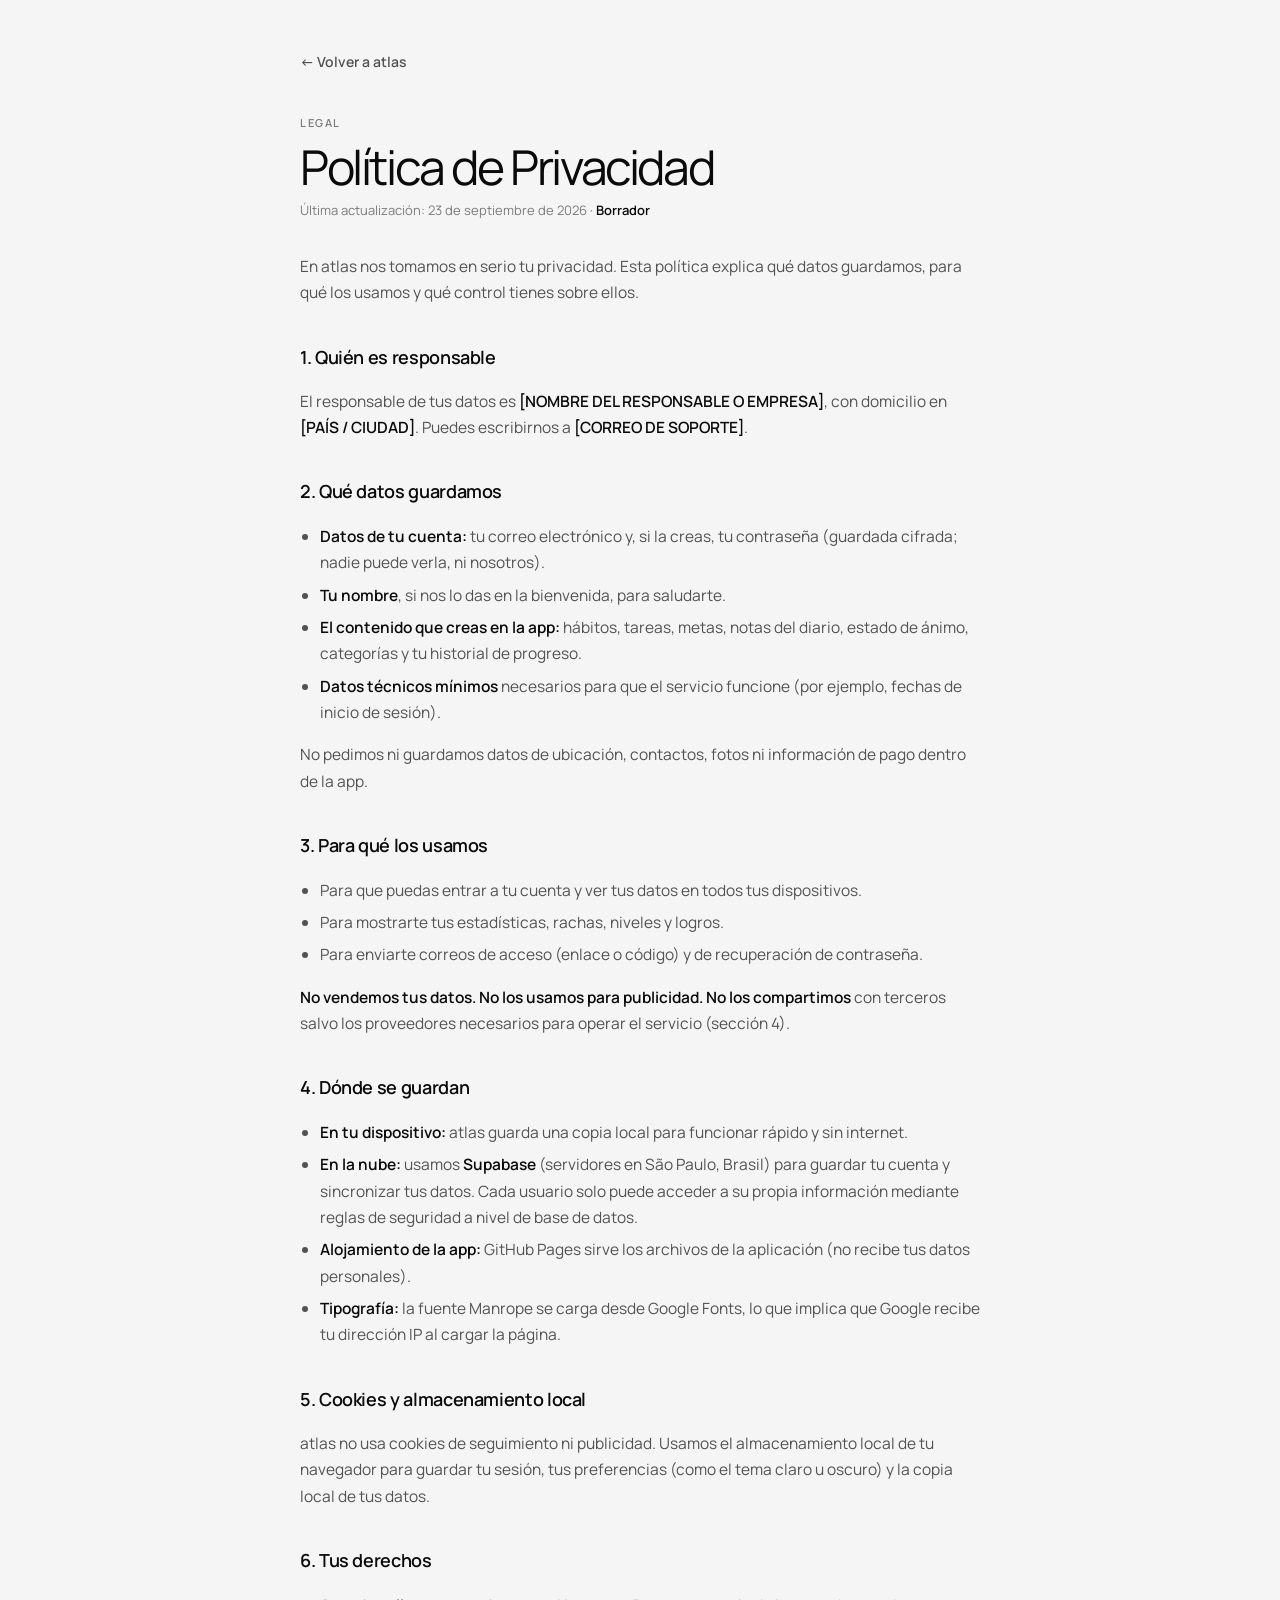
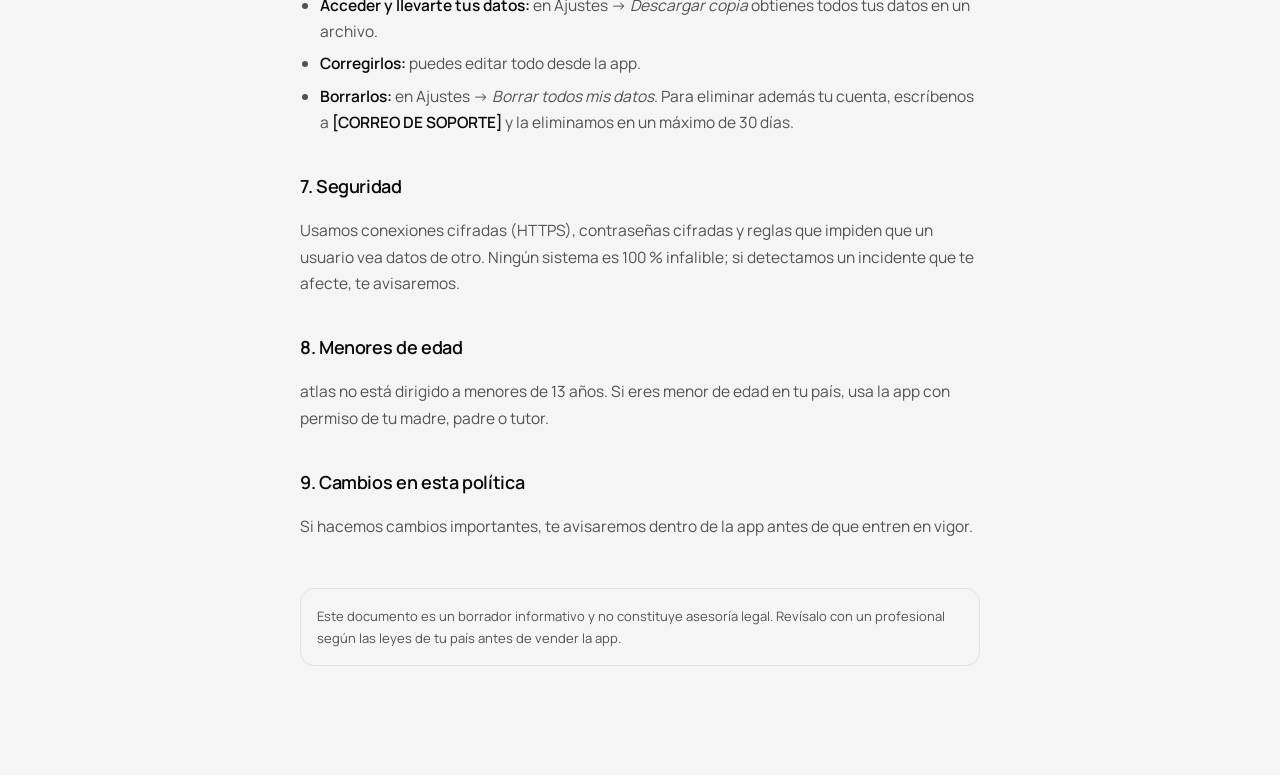
==== privacidad.html @ 6f097a2f "Bienvenida con nombre y hábitos, 'Continuar como', aviso de mayúsculas, Términos y Privacidad - Onbo" ====
<!doctype html>
<html lang="es">
<head>
  <meta charset="utf-8">
  <meta name="viewport" content="width=device-width, initial-scale=1">
  <title>Política de Privacidad · atlas</title>
  <link rel="icon" href="icons/icon.svg" type="image/svg+xml">
  <link href="https://fonts.googleapis.com/css2?family=Manrope:wght@300;400;600;700&display=swap" rel="stylesheet">
  <link rel="stylesheet" href="css/legal.css">
</head>
<body>
  <main class="legal">
    <a class="back" href="./">← Volver a atlas</a>
    <p class="eyebrow">Legal</p>
    <h1>Política de Privacidad</h1>
    <p class="updated">Última actualización: 23 de septiembre de 2026 · <b>Borrador</b></p>

    <p>En atlas nos tomamos en serio tu privacidad. Esta política explica qué datos guardamos, para qué los usamos y qué control tienes sobre ellos.</p>

    <h2>1. Quién es responsable</h2>
    <p>El responsable de tus datos es <b>[NOMBRE DEL RESPONSABLE O EMPRESA]</b>, con domicilio en <b>[PAÍS / CIUDAD]</b>. Puedes escribirnos a <b>[CORREO DE SOPORTE]</b>.</p>

    <h2>2. Qué datos guardamos</h2>
    <ul>
      <li><b>Datos de tu cuenta:</b> tu correo electrónico y, si la creas, tu contraseña (guardada cifrada; nadie puede verla, ni nosotros).</li>
      <li><b>Tu nombre</b>, si nos lo das en la bienvenida, para saludarte.</li>
      <li><b>El contenido que creas en la app:</b> hábitos, tareas, metas, notas del diario, estado de ánimo, categorías y tu historial de progreso.</li>
      <li><b>Datos técnicos mínimos</b> necesarios para que el servicio funcione (por ejemplo, fechas de inicio de sesión).</li>
    </ul>
    <p>No pedimos ni guardamos datos de ubicación, contactos, fotos ni información de pago dentro de la app.</p>

    <h2>3. Para qué los usamos</h2>
    <ul>
      <li>Para que puedas entrar a tu cuenta y ver tus datos en todos tus dispositivos.</li>
      <li>Para mostrarte tus estadísticas, rachas, niveles y logros.</li>
      <li>Para enviarte correos de acceso (enlace o código) y de recuperación de contraseña.</li>
    </ul>
    <p><b>No vendemos tus datos. No los usamos para publicidad. No los compartimos</b> con terceros salvo los proveedores necesarios para operar el servicio (sección 4).</p>

    <h2>4. Dónde se guardan</h2>
    <ul>
      <li><b>En tu dispositivo:</b> atlas guarda una copia local para funcionar rápido y sin internet.</li>
      <li><b>En la nube:</b> usamos <b>Supabase</b> (servidores en São Paulo, Brasil) para guardar tu cuenta y sincronizar tus datos. Cada usuario solo puede acceder a su propia información mediante reglas de seguridad a nivel de base de datos.</li>
      <li><b>Alojamiento de la app:</b> GitHub Pages sirve los archivos de la aplicación (no recibe tus datos personales).</li>
      <li><b>Tipografía:</b> la fuente Manrope se carga desde Google Fonts, lo que implica que Google recibe tu dirección IP al cargar la página.</li>
    </ul>

    <h2>5. Cookies y almacenamiento local</h2>
    <p>atlas no usa cookies de seguimiento ni publicidad. Usamos el almacenamiento local de tu navegador para guardar tu sesión, tus preferencias (como el tema claro u oscuro) y la copia local de tus datos.</p>

    <h2>6. Tus derechos</h2>
    <ul>
      <li><b>Acceder y llevarte tus datos:</b> en Ajustes → <i>Descargar copia</i> obtienes todos tus datos en un archivo.</li>
      <li><b>Corregirlos:</b> puedes editar todo desde la app.</li>
      <li><b>Borrarlos:</b> en Ajustes → <i>Borrar todos mis datos</i>. Para eliminar además tu cuenta, escríbenos a <b>[CORREO DE SOPORTE]</b> y la eliminamos en un máximo de 30 días.</li>
    </ul>

    <h2>7. Seguridad</h2>
    <p>Usamos conexiones cifradas (HTTPS), contraseñas cifradas y reglas que impiden que un usuario vea datos de otro. Ningún sistema es 100 % infalible; si detectamos un incidente que te afecte, te avisaremos.</p>

    <h2>8. Menores de edad</h2>
    <p>atlas no está dirigido a menores de 13 años. Si eres menor de edad en tu país, usa la app con permiso de tu madre, padre o tutor.</p>

    <h2>9. Cambios en esta política</h2>
    <p>Si hacemos cambios importantes, te avisaremos dentro de la app antes de que entren en vigor.</p>

    <p class="note">Este documento es un borrador informativo y no constituye asesoría legal. Revísalo con un profesional según las leyes de tu país antes de vender la app.</p>
  </main>
</body>
</html>
---- css/legal.css ----
/* Páginas legales de atlas (Términos y Privacidad) */
:root { --bg: #000; --text: #EFEFEF; --text-2: #A3A3A3; --text-3: #7A7A7A; --border: rgba(255, 255, 255, 0.1); color-scheme: dark; }
@media (prefers-color-scheme: light) {
  :root { --bg: #F5F5F5; --text: #0A0A0A; --text-2: #525252; --text-3: #7C7C7C; --border: #E2E2E2; color-scheme: light; }
}
* { box-sizing: border-box; }
body { margin: 0; font-family: "Manrope", system-ui, sans-serif; color: var(--text); background: var(--bg); -webkit-font-smoothing: antialiased; }
.legal { max-width: 720px; margin: 0 auto; padding: 48px 20px 96px; line-height: 1.7; }
.back { display: inline-block; margin-bottom: 40px; font-size: 14px; font-weight: 600; color: var(--text-2); text-decoration: none; }
.back:hover { color: var(--text); }
.eyebrow { margin: 0; font-size: 11px; font-weight: 600; letter-spacing: 0.14em; text-transform: uppercase; color: var(--text-3); }
h1 { margin: 10px 0 6px; font-size: clamp(34px, 7vw, 48px); font-weight: 400; line-height: 1.05; letter-spacing: -0.05em; }
.updated { margin: 0 0 32px; font-size: 13px; color: var(--text-3); }
h2 { margin: 36px 0 8px; font-size: 18px; font-weight: 600; letter-spacing: -0.02em; }
p, li { font-size: 15.5px; color: var(--text-2); }
b { color: var(--text); font-weight: 600; }
ul { padding-left: 20px; }
li { margin-bottom: 6px; }
a { color: var(--text); }
.note { margin-top: 48px; padding: 16px; font-size: 13px; border: 1px solid var(--border); border-radius: 14px; }
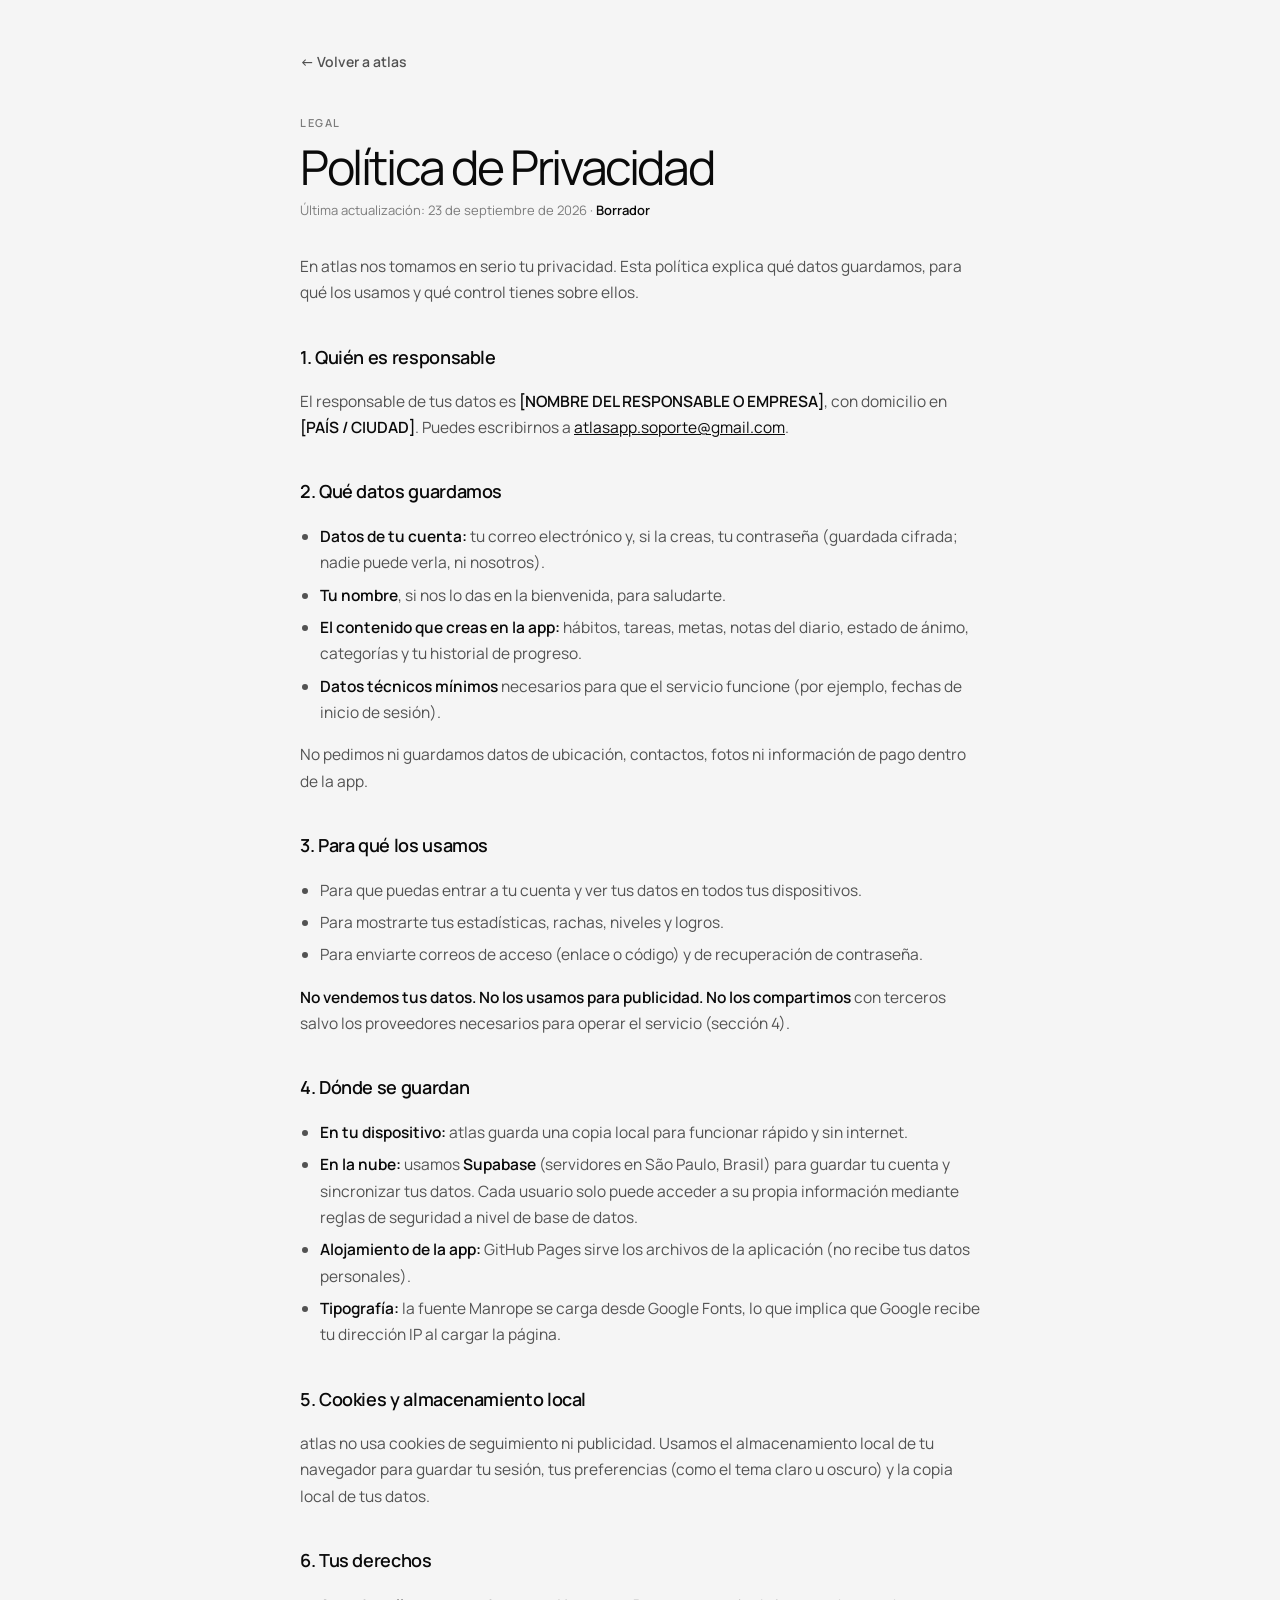
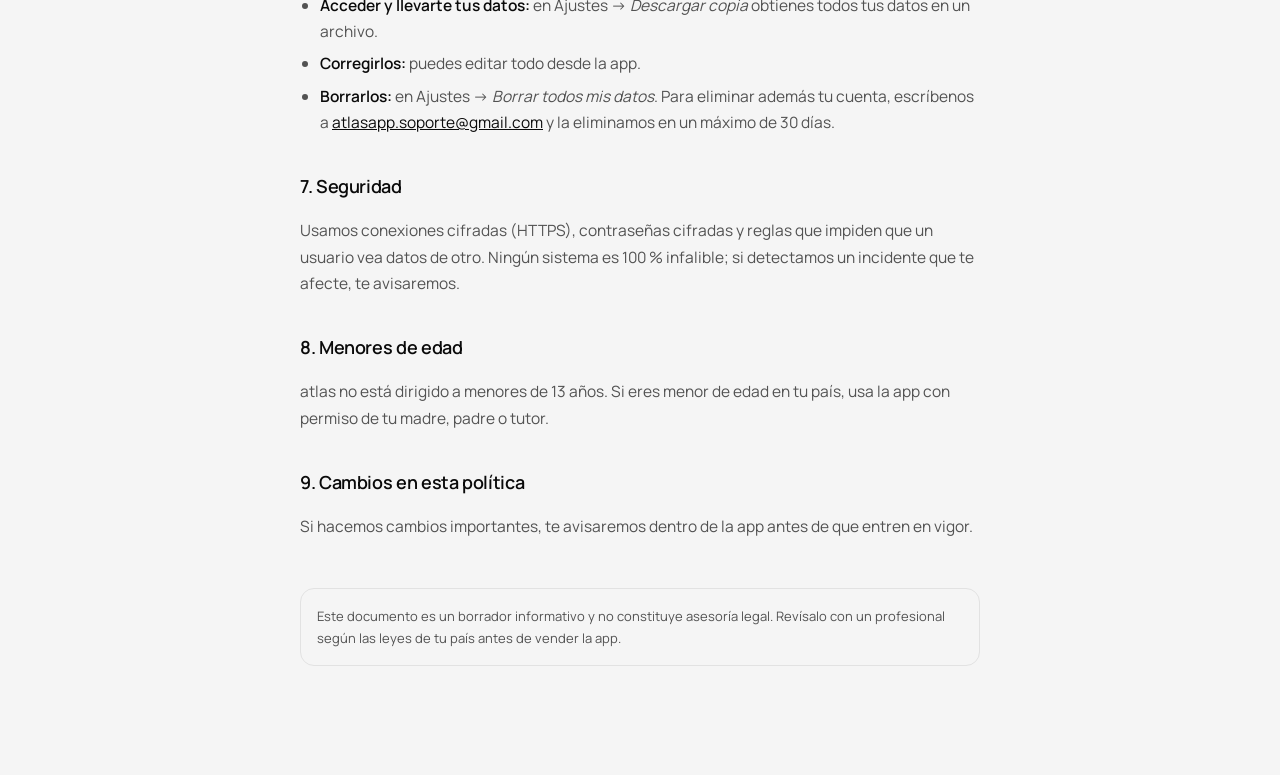
==== commit 78bf4845: "Correo de soporte: atlasapp.soporte@gmail.com en la app y en Términos/Privacidad Co-Authored-By: Cla" ====
--- a/privacidad.html
+++ b/privacidad.html
@@ -18,7 +18,7 @@
     <p>En atlas nos tomamos en serio tu privacidad. Esta política explica qué datos guardamos, para qué los usamos y qué control tienes sobre ellos.</p>
 
     <h2>1. Quién es responsable</h2>
-    <p>El responsable de tus datos es <b>[NOMBRE DEL RESPONSABLE O EMPRESA]</b>, con domicilio en <b>[PAÍS / CIUDAD]</b>. Puedes escribirnos a <b>[CORREO DE SOPORTE]</b>.</p>
+    <p>El responsable de tus datos es <b>[NOMBRE DEL RESPONSABLE O EMPRESA]</b>, con domicilio en <b>[PAÍS / CIUDAD]</b>. Puedes escribirnos a <a href="mailto:atlasapp.soporte@gmail.com">atlasapp.soporte@gmail.com</a>.</p>
 
     <h2>2. Qué datos guardamos</h2>
     <ul>
@@ -52,7 +52,7 @@
     <ul>
       <li><b>Acceder y llevarte tus datos:</b> en Ajustes → <i>Descargar copia</i> obtienes todos tus datos en un archivo.</li>
       <li><b>Corregirlos:</b> puedes editar todo desde la app.</li>
-      <li><b>Borrarlos:</b> en Ajustes → <i>Borrar todos mis datos</i>. Para eliminar además tu cuenta, escríbenos a <b>[CORREO DE SOPORTE]</b> y la eliminamos en un máximo de 30 días.</li>
+      <li><b>Borrarlos:</b> en Ajustes → <i>Borrar todos mis datos</i>. Para eliminar además tu cuenta, escríbenos a <a href="mailto:atlasapp.soporte@gmail.com">atlasapp.soporte@gmail.com</a> y la eliminamos en un máximo de 30 días.</li>
     </ul>
 
     <h2>7. Seguridad</h2>
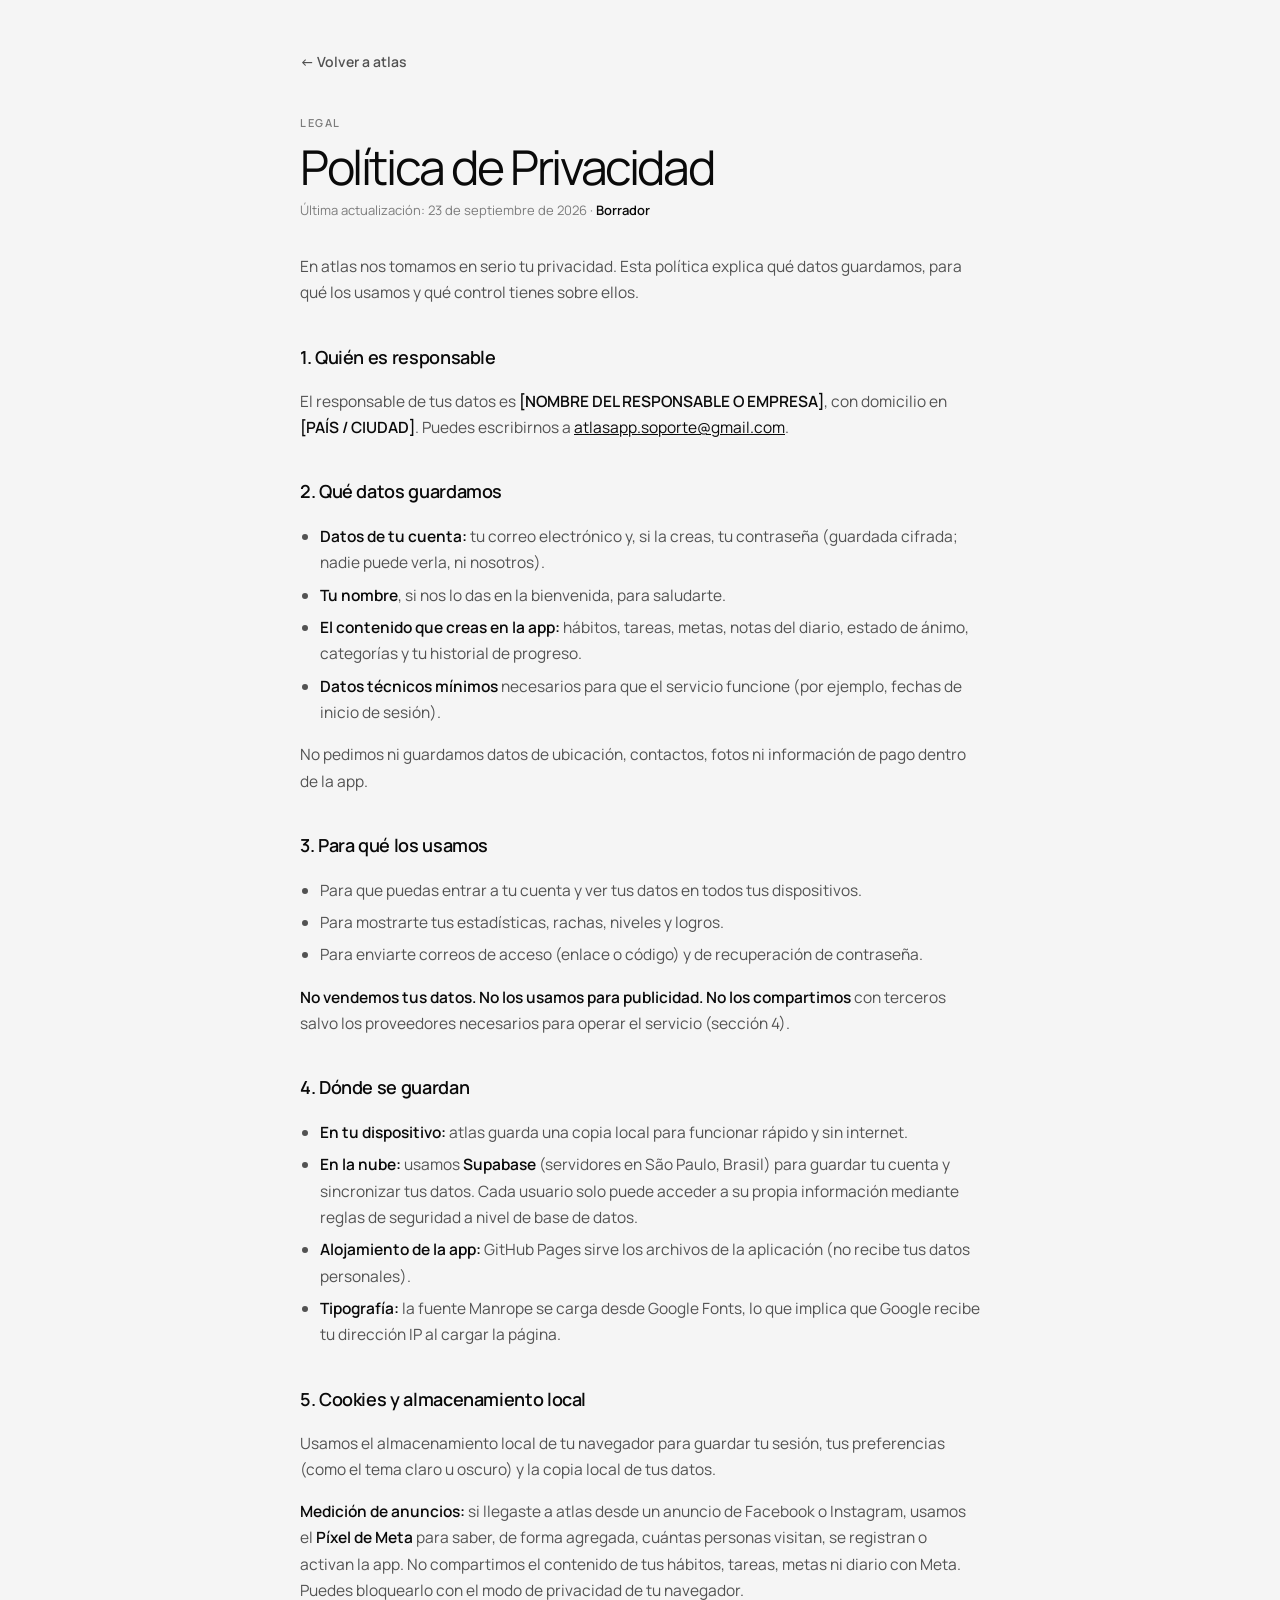
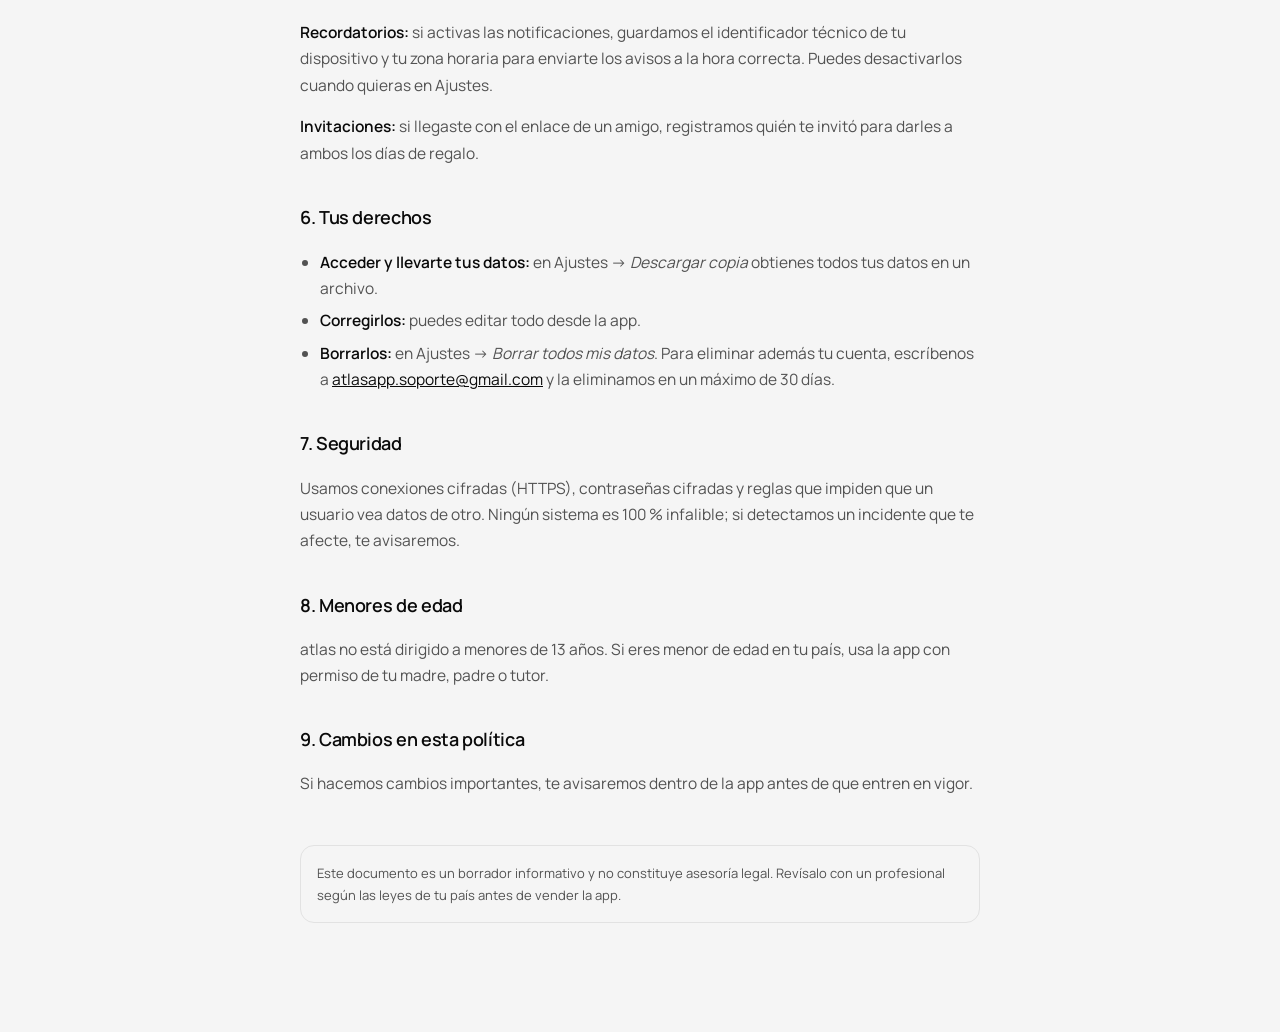
==== commit bb2f4abf: "Recordatorios push, contador y X veces por semana, compartir racha, invita y gana + Pixel Co-Authore" ====
--- a/privacidad.html
+++ b/privacidad.html
@@ -46,7 +46,10 @@
     </ul>
 
     <h2>5. Cookies y almacenamiento local</h2>
-    <p>atlas no usa cookies de seguimiento ni publicidad. Usamos el almacenamiento local de tu navegador para guardar tu sesión, tus preferencias (como el tema claro u oscuro) y la copia local de tus datos.</p>
+    <p>Usamos el almacenamiento local de tu navegador para guardar tu sesión, tus preferencias (como el tema claro u oscuro) y la copia local de tus datos.</p>
+    <p><b>Medición de anuncios:</b> si llegaste a atlas desde un anuncio de Facebook o Instagram, usamos el <b>Píxel de Meta</b> para saber, de forma agregada, cuántas personas visitan, se registran o activan la app. No compartimos el contenido de tus hábitos, tareas, metas ni diario con Meta. Puedes bloquearlo con el modo de privacidad de tu navegador.</p>
+    <p><b>Recordatorios:</b> si activas las notificaciones, guardamos el identificador técnico de tu dispositivo y tu zona horaria para enviarte los avisos a la hora correcta. Puedes desactivarlos cuando quieras en Ajustes.</p>
+    <p><b>Invitaciones:</b> si llegaste con el enlace de un amigo, registramos quién te invitó para darles a ambos los días de regalo.</p>
 
     <h2>6. Tus derechos</h2>
     <ul>
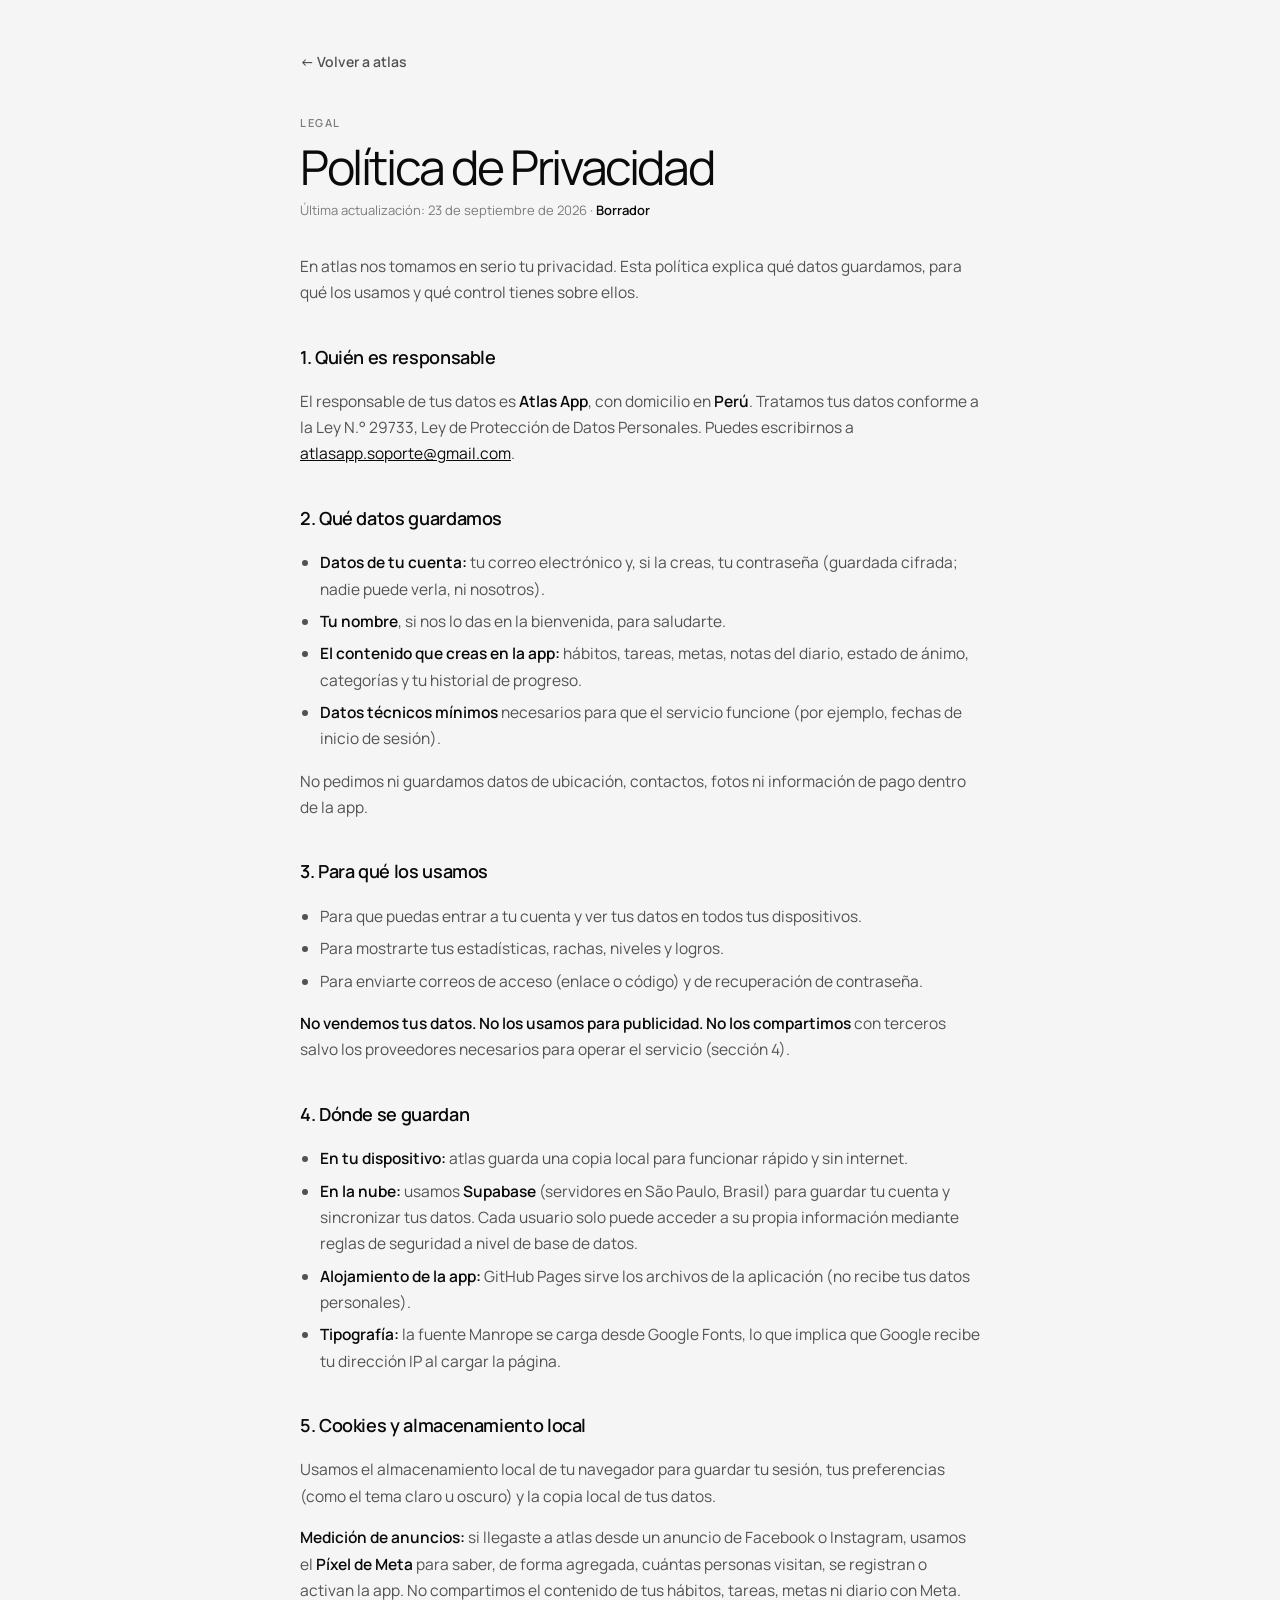
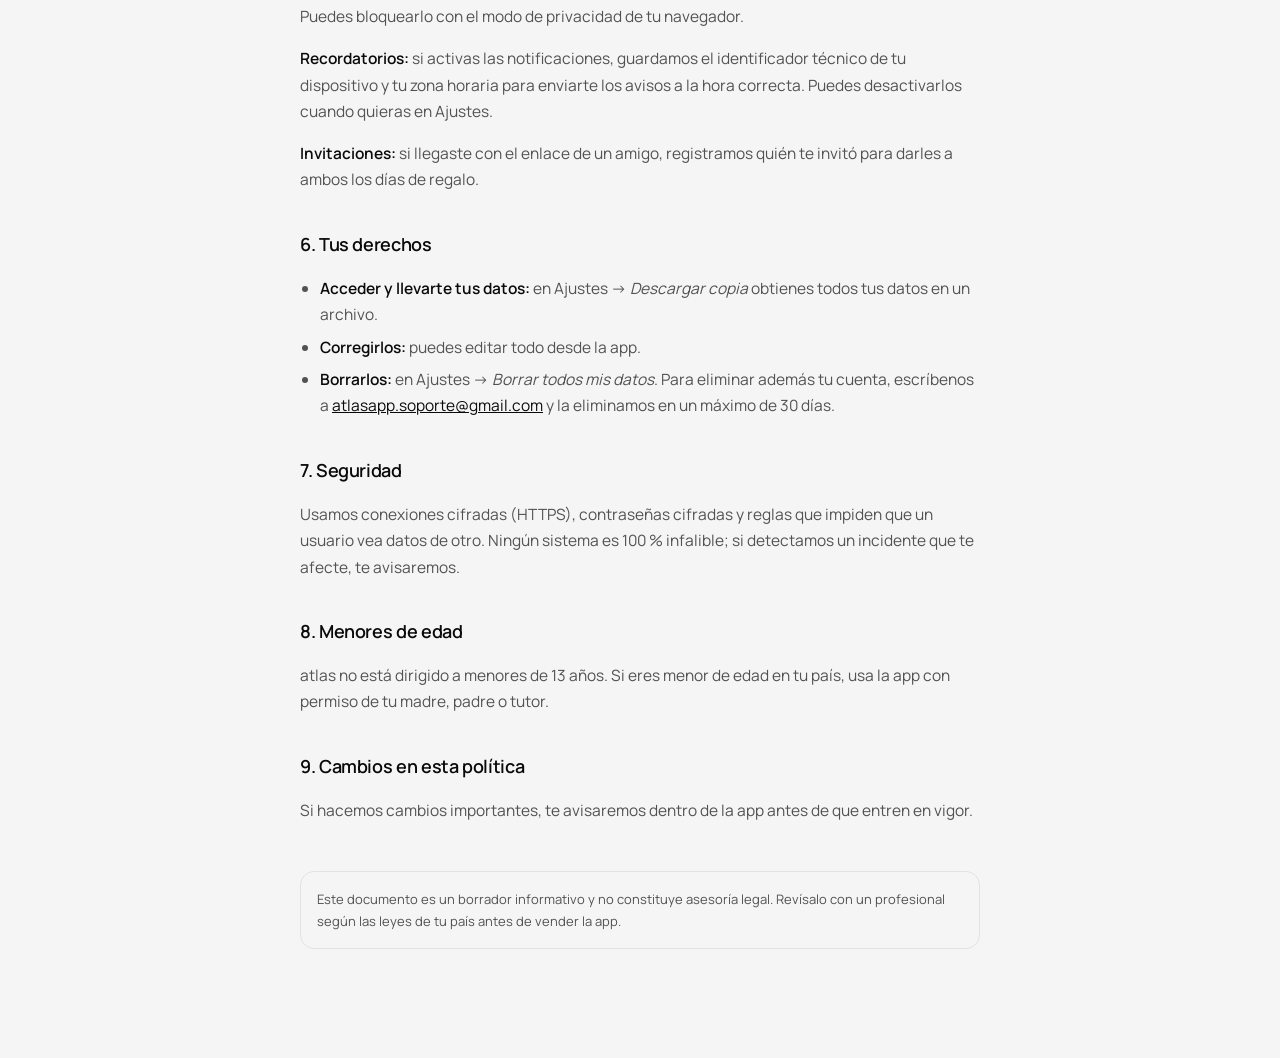
==== commit 8dbef477: "Hábitos para dejar, retos, modo pausa, menú más simple y legales completos - Tipo "Dejar" (no fumar," ====
--- a/privacidad.html
+++ b/privacidad.html
@@ -18,7 +18,7 @@
     <p>En atlas nos tomamos en serio tu privacidad. Esta política explica qué datos guardamos, para qué los usamos y qué control tienes sobre ellos.</p>
 
     <h2>1. Quién es responsable</h2>
-    <p>El responsable de tus datos es <b>[NOMBRE DEL RESPONSABLE O EMPRESA]</b>, con domicilio en <b>[PAÍS / CIUDAD]</b>. Puedes escribirnos a <a href="mailto:atlasapp.soporte@gmail.com">atlasapp.soporte@gmail.com</a>.</p>
+    <p>El responsable de tus datos es <b>Atlas App</b>, con domicilio en <b>Perú</b>. Tratamos tus datos conforme a la Ley N.° 29733, Ley de Protección de Datos Personales. Puedes escribirnos a <a href="mailto:atlasapp.soporte@gmail.com">atlasapp.soporte@gmail.com</a>.</p>
 
     <h2>2. Qué datos guardamos</h2>
     <ul>
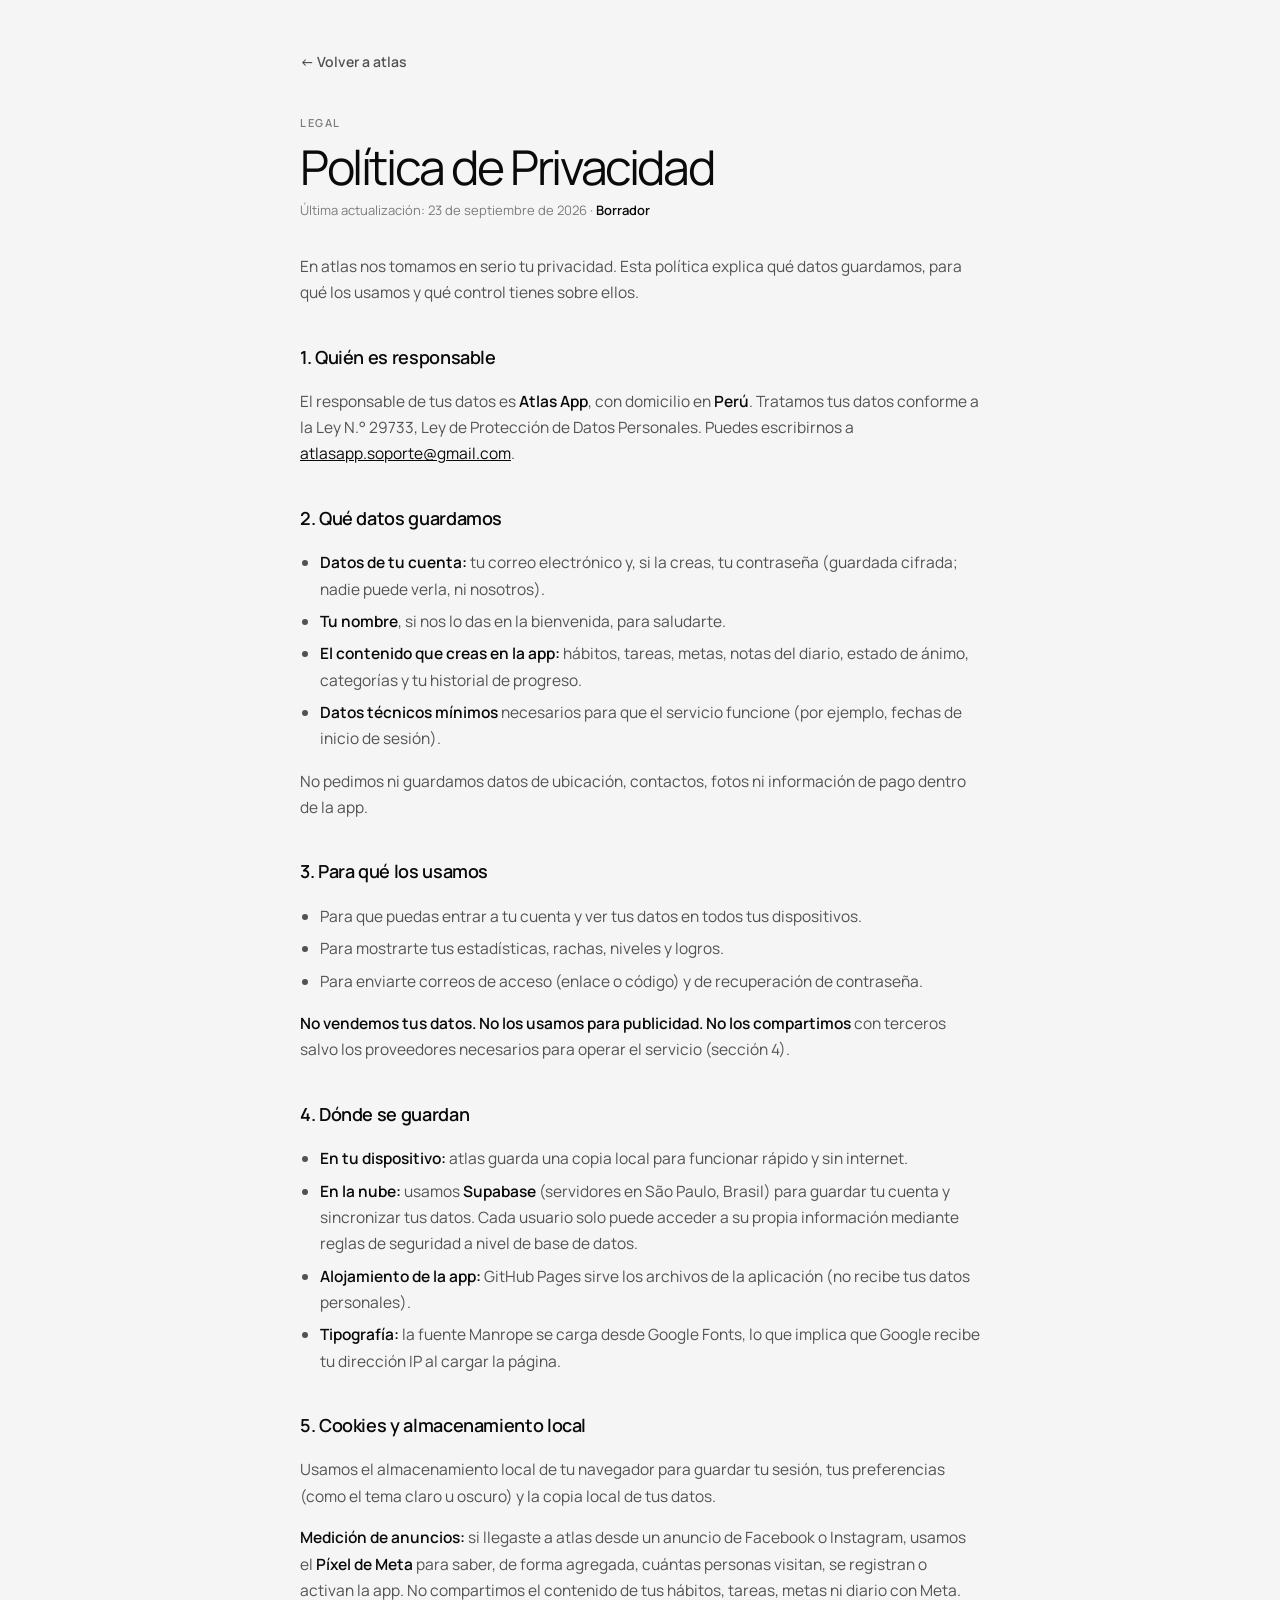
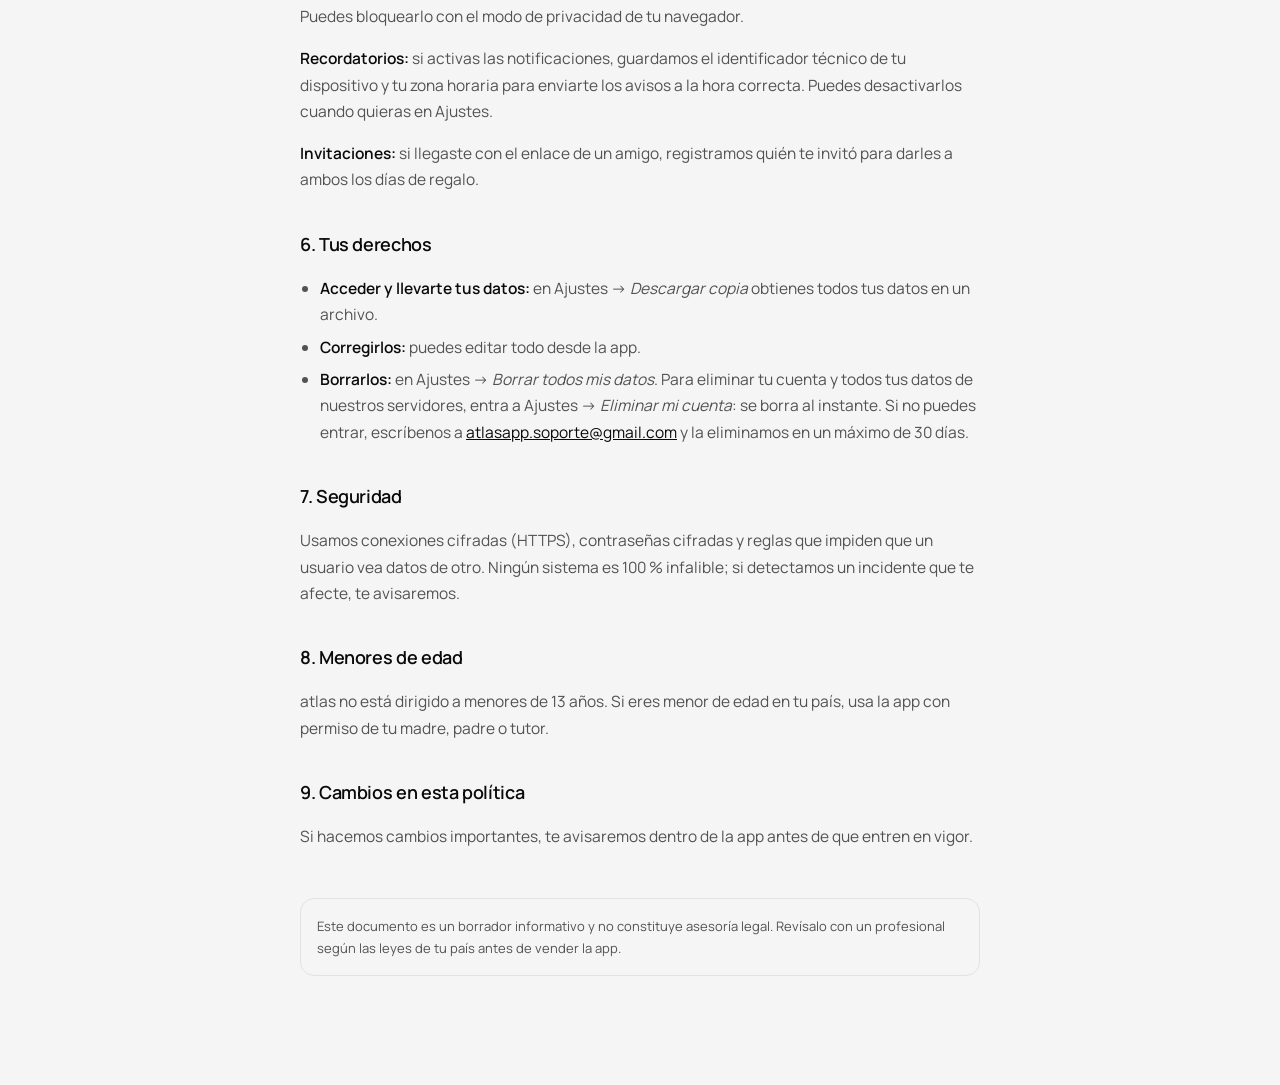
==== commit bc5c84d3: "Recordatorios de tareas, tareas que se repiten, archivar, deshacer y eliminar cuenta - Tareas con ho" ====
--- a/privacidad.html
+++ b/privacidad.html
@@ -55,7 +55,7 @@
     <ul>
       <li><b>Acceder y llevarte tus datos:</b> en Ajustes → <i>Descargar copia</i> obtienes todos tus datos en un archivo.</li>
       <li><b>Corregirlos:</b> puedes editar todo desde la app.</li>
-      <li><b>Borrarlos:</b> en Ajustes → <i>Borrar todos mis datos</i>. Para eliminar además tu cuenta, escríbenos a <a href="mailto:atlasapp.soporte@gmail.com">atlasapp.soporte@gmail.com</a> y la eliminamos en un máximo de 30 días.</li>
+      <li><b>Borrarlos:</b> en Ajustes → <i>Borrar todos mis datos</i>. Para eliminar tu cuenta y todos tus datos de nuestros servidores, entra a Ajustes → <i>Eliminar mi cuenta</i>: se borra al instante. Si no puedes entrar, escríbenos a <a href="mailto:atlasapp.soporte@gmail.com">atlasapp.soporte@gmail.com</a> y la eliminamos en un máximo de 30 días.</li>
     </ul>
 
     <h2>7. Seguridad</h2>
